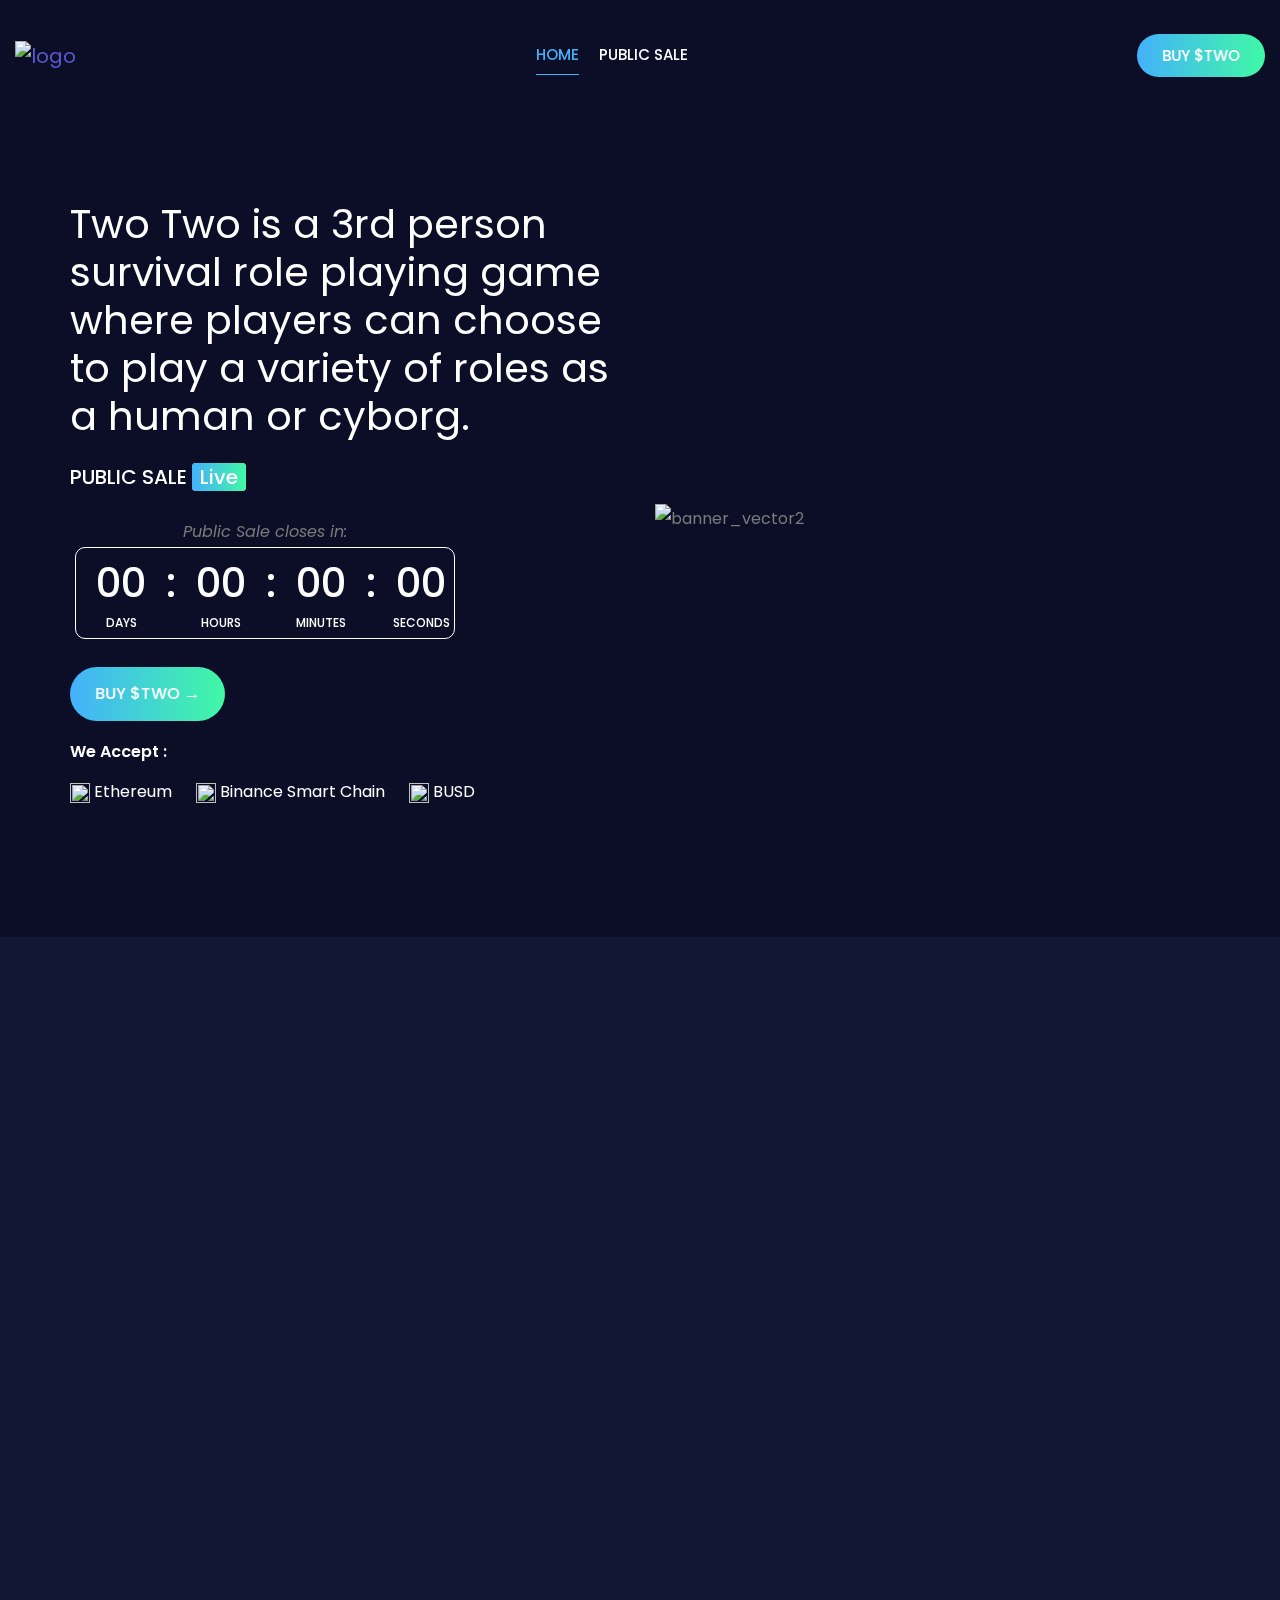
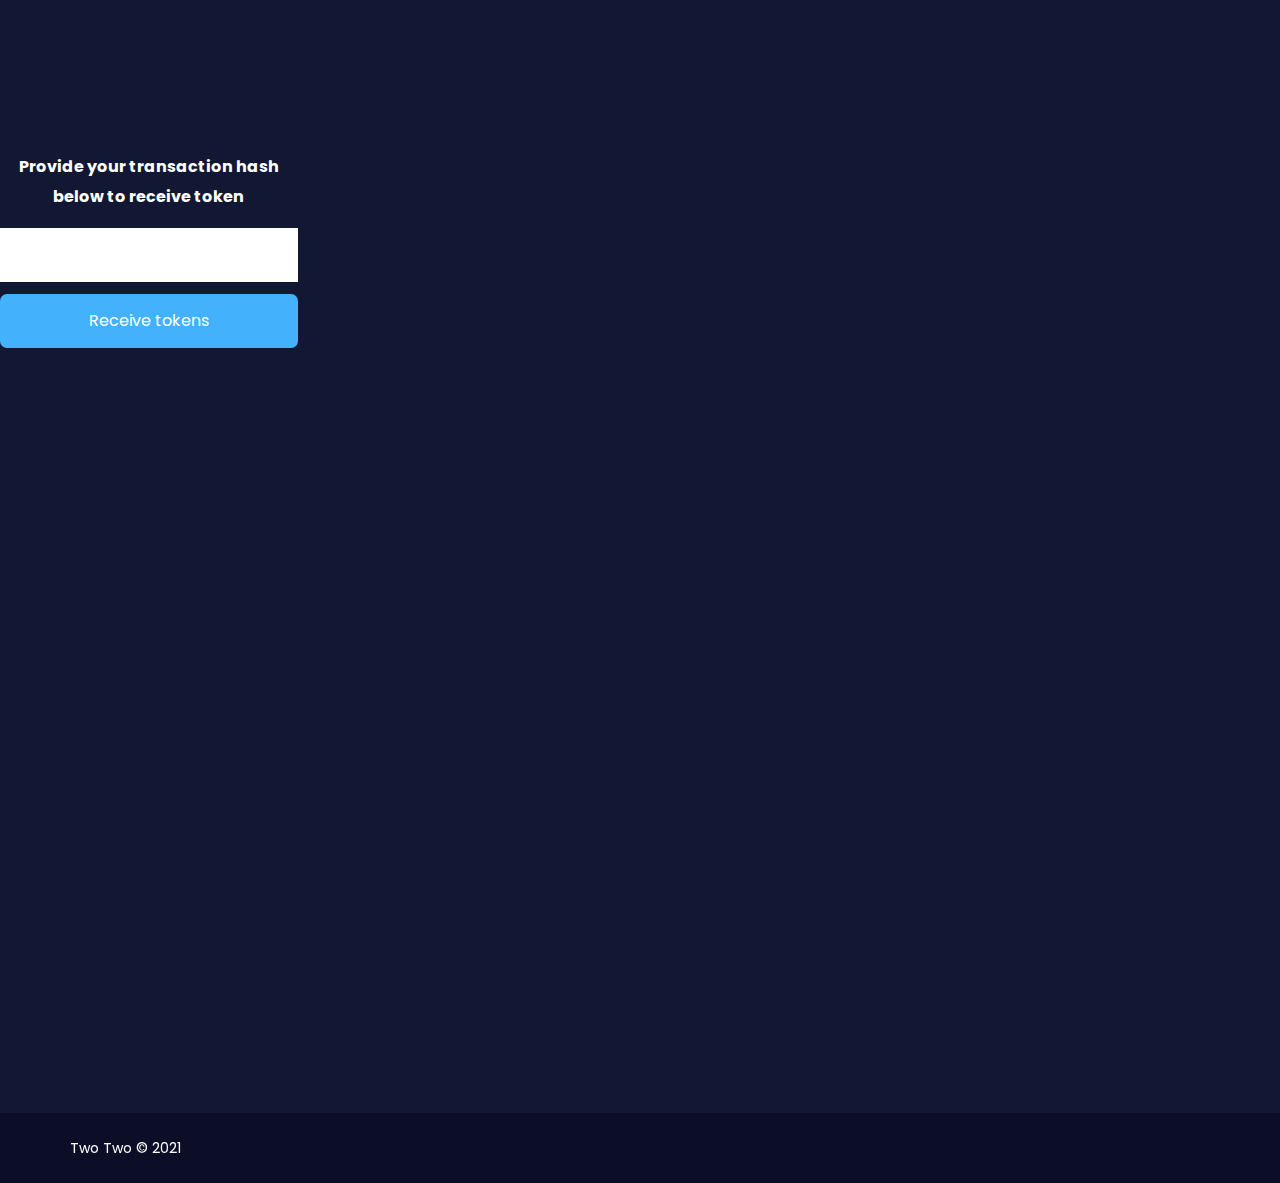
==== twotwo/twotwo.html @ 4fea9e00 "'master'" ====
<!DOCTYPE html><html lang="en">


    <head>
    <!-- Meta -->
    <meta charset="utf-8">
    <meta http-equiv="X-UA-Compatible" content="IE=edge">
    <meta name="viewport" content="width=device-width, initial-scale=1">
    <meta name="description" content="">
    <!-- SITE TITLE -->
    <title>Two Two</title>
    <!-- Favicon Icon -->
    
    <!-- Animation CSS -->
    <link rel="stylesheet" href="assets/css/animate.css">
    <!-- Latest Bootstrap min CSS -->
    <link rel="stylesheet" href="assets/bootstrap/css/bootstrap.min.css">
    <!-- Google Font -->
    <link href="https://fonts.googleapis.com/css?family=Poppins:100,200,300,400,500,600,700,800,900" rel="stylesheet">
    <!-- Font Awesome CSS -->
    <link rel="stylesheet" href="assets/css/font-awesome.min.css">
    <!-- ionicons CSS -->
    <link rel="stylesheet" href="assets/css/ionicons.min.css">
    <!-- cryptocoins CSS -->
    <link rel="stylesheet" href="assets/css/cryptocoins.css">
    <!--- owl carousel CSS-->
    <link rel="stylesheet" href="assets/owlcarousel/css/owl.carousel.min.css">
    <link rel="stylesheet" href="assets/owlcarousel/css/owl.theme.default.min.css">
    <!-- Magnific Popup CSS -->
    <link rel="stylesheet" href="assets/css/magnific-popup.css">
    <link rel="stylesheet" href="assets/css/spop.min.css">
    <!-- Style CSS -->
    <link rel="stylesheet" href="assets/css/style.css">
    <link rel="stylesheet" href="assets/css/responsive.css">
    <!-- Color CSS -->
    <link id="layoutstyle" rel="stylesheet" href="assets/color/theme.css">
    <script src="assets/js/qrcode.js"></script>
    </head>
    
    <style>
    /* form */
    .hash-form form {
        margin-top: 10px;
        display: flex;
        flex-direction: column;
        align-items: center;
        justify-content: center;
    }
    .hash-form form input[type=text] {
        width: 100%;
        padding: 12px 20px;
        margin: 8px 0;
        box-sizing: border-box;
        outline: none;
    }
    /* .hash-form form input[type=text]::placeholder {
        color: #ddd;
        overflow-x: auto;
        font-size: 0.8rem;
    } 
    */
    
    .hash-form form input[type=text]:focus {
      border: 3px solid #555;
    }
    
    .hash-form form label {
        color: #fff;
        font-size: 1rem;
        text-align: center;
    }
    
    .hash-form form input[type=submit] {
        font-size: 1rem;
        /* width: 95%; */
        border: none;
        word-wrap: wrap;
        text-align:center;
        color: white;
        /* background-color: #54cffd; */
        background-color: #43B1FB;
        /* background-color: rgb(118, 118, 118); */
        padding: 12px 20px;
        text-decoration: none;
        margin: 4px 2px;
        border-radius: 7px;
        cursor: pointer;
    }
    .hash-form form input[type=submit]:hover {
        background-color:#43B1FB;
        transition: all 0.25s ease-in-out;
    }
    @media screen and (max-width: 375px) {
        .hash-form form input[type=submit] {
        font-size: 0.8rem;
        padding: 12px 15px;
        border-radius: 5px;
    }
    }
    
    /* === timer css ====  */
    
    .timer-box {
        max-width: 390px;
        /* max-width: 90%; */
        border-radius: 10px;
        padding: 10px;
        text-align: center;
        display: flex;
        flex-direction: column;
    }
    .timer_box_1 {
        background: transparent;
        border: 1px solid white;
        margin: 0px 5px;
    }
    .timer_box_2 {
        background: #121833;
        border: none;
    }
    .display-timer {
        display: flex;
        justify-content: space-evenly;
        margin-bottom: -10px;
    }
    .display-caption {
        display: flex;
        justify-content: space-evenly;
        font-size: 12px;
        font-weight: 500;
        text-transform: uppercase;
    }
    .timer-details {
        display: flex;
        flex-direction: column;
        justify-content: space-between;
    }
    .show-timer {
        font-size: 40px;
        font-weight: 500;
        padding: 10px;
        color: #fff;
    }
    .timer-text {
        font-size: 12px;
        font-weight: 500;
        text-transform: uppercase;
        color: #fff;
    }
    
    @media screen and (max-width: 600px) {
        .show-timer {
            font-size: 24px;
            padding: 5px;
        }
        .timer-text {
            font-size: 8px;
        }
    }
    
    @media screen and (max-width: 375px) {
        .hash-form form input[type=submit] {
            font-size: 0.8rem;
            padding: 12px 15px;
            border-radius: 5px;
        }
    }
    
    </style>
    
    <body class="v_dark loaded" data-spy="scroll" data-offset="110"><div class="parallax-mirror" style="visibility: hidden; z-index: 1; position: fixed; top: 0px; left: 0px; overflow: hidden;"><img class="parallax-slider" src="assets/images/footer_bg.png"></div><div class="parallax-mirror" style="visibility: hidden; z-index: 1; position: fixed; top: 0px; left: 0px; overflow: hidden;"><img class="parallax-slider" src="assets/images/app_bg.html"></div><div class="parallax-mirror" style="visibility: hidden; z-index: 1; position: fixed; top: 0px; left: 0px; overflow: hidden;"><img class="parallax-slider" src="assets/images/token_bg.png"></div><div class="parallax-mirror" style="visibility: hidden; z-index: 1; position: fixed; top: 0px; left: 0px; overflow: hidden;"><img class="parallax-slider" src="assets/images/banner_bg2.png"></div>
    
    
    <!-- End of StatCounter Code -->
    
    
    
    
    <div class="demo">
        <ul class="list_none">
                <div class="color-switch">
                    <p>Color Switcher</p>
                    <div class="color_box">
                        <button value="theme" class="default active"></button>
                        <button value="theme-green" class="green"></button>
                        <button value="theme-orange" class="orange"></button>
                        <button value="theme-lightgreen" class="lightgreen"></button>
                        <button value="theme-redpink" class="redpink"></button>
                    </div>
                </div>
            </li>
        </ul>
    </div>
    
    <!-- START LOADER -->
    <div id="loader-wrapper">
        <div id="loading-center-absolute">
            <div class="object" id="object_four"></div>
            <div class="object" id="object_three"></div>
            <div class="object" id="object_two"></div>
            <div class="object" id="object_one"></div>
        </div>
        <div class="loader-section section-left"></div>
        <div class="loader-section section-right"></div>
    
    </div>
    <!-- END LOADER --> 
    
    <!-- START HEADER -->
    <header class="header_wrap fixed-top">
        <div class="container-fluid">
            <nav class="navbar navbar-expand-lg"> 
                <a class="navbar-brand page-scroll animation animated fadeInDown" href="#home_section" data-animation="fadeInDown" data-animation-delay="1s" style="animation-delay: 1s; opacity: 1;"> 
                    <img class="logo_light" height="50px" width="140px" src="https://decimated.live/logo.png" alt="logo"> 
                    <img class="logo_dark" src="https://decimated.live/logo.png" alt="logo"> 
                </a>
                <button class="navbar-toggler green2 animation animated fadeInDown" type="button" data-toggle="collapse" data-target="#navbarSupportedContent" aria-controls="navbarSupportedContent" aria-expanded="false" aria-label="Toggle navigation" data-animation="fadeInDown" data-animation-delay="1.1s" style="animation-delay: 1.1s; opacity: 1;"> 
                <img src="../img.icons8.com/material-two-tone/24/ffffff/menu--v1.png"/> 
                </button>
                <div class="collapse navbar-collapse" id="navbarSupportedContent">
                    <ul class="navbar-nav m-auto">
                        <li class="dropdown animation animated fadeInDown" data-animation="fadeInDown" data-animation-delay="1.1s" style="animation-delay: 1.1s; opacity: 1;">
                            <a data-toggle="dropdown" class="nav-link active" href="#">Home</a>
                        </li>
                        <li class="animation animated fadeInDown" data-animation="fadeInDown" data-animation-delay="1.7s" style="animation-delay: 1.7s; opacity: 1;"><a class="nav-link page-scroll nav_item" href="#token">Public Sale</a></li>                </ul>
                    <ul class="navbar-nav nav_btn align-items-center">
                        <li class="animation animated fadeInDown" data-animation="fadeInDown" data-animation-delay="2s" style="animation-delay: 2s; opacity: 1;"><a class="btn green2 btn-radius nav_item content-popup" href="#whitepaper">Buy $TWO</a></li>
                    </ul>
                </div>
            </nav>
        </div>
    </header>
    <!-- END HEADER --> 
    
    <!-- START SECTION BANNER -->
    <section id="home_section" class="section_banner bg_black_dark" data-z-index="1" data-parallax="scroll" data-image-src="assets/images/banner_bg2.png">
        <canvas id="banner_canvas" class="transparent_effect fixed" width="2560" height="1080"></canvas>
        <div class="container">
            <div class="row align-items-center">
                <div class="col-lg-6 col-md-12 col-sm-12 order-lg-first">
                    <div class="banner_text_s2 text_md_center">
                        <h1 class="animation text-white animated fadeInUp" data-animation="fadeInUp" data-animation-delay="1.1s" style="animation-delay: 1.1s; opacity: 1;">Two Two is a 3rd person survival role playing game where players can choose to play a variety of roles as a human or cyborg.
    </h1>
                        <h5 class="animation presale_txt text-white animated fadeInUp" data-animation="fadeInUp" data-animation-delay="1.3s" style="animation-delay: 1.3s; opacity: 1;">PUBLIC SALE <mark class="green2">Live</mark></h5>
                        <div class="transparent_bg tk_counter_inner m-lg-0 banner_token text-center px-0 animation animated fadeIn" data-animation="fadeIn" data-animation-delay="1.4s" style="animation-delay: 1.4s; opacity: 1;">
                            <i>Public Sale closes in:</i>
    
                            <div class="timer-box timer_box_1 animation animated fadeInUp" data-animation="fadeInUp" data-animation-delay="1.2s" style="animation-delay: 1.2s; opacity: 1;">
                                <p class="display-timer"> 
                                    <span class="timer-details">
                                        <span class="show_day show-timer">00</span>
                                        <span class="timer-text"> DAYS </span>
                                    </span>
    
                                    <span class="show-timer"> : </span> 
    
                                    <span class="timer-details">
                                    <span class="show_hr show-timer">00</span>
                                    <span class="timer-text"> HOURS </span>
                                    </span>
                                    
                                    <span class="show-timer"> : </span>
    
                                    <span class="timer-details">
                                    <span class="show_min show-timer">00</span>
                                    <span class="timer-text"> MINUTES </span>
                                    </span>
                                
                                    <span class="show-timer"> : </span>
    
                                    <span class="timer-details"> 
                                    <span class="show_sec show-timer">00</span>
                                    <span class="timer-text"> SECONDS </span>
                                    </span>
                                
                                </p>
    
                            </div>
    
                        </div>
                        <div class="btn_group pt-2 pb-3 animation animated fadeInUp" data-animation="fadeInUp" data-animation-delay="1.4s" style="animation-delay: 1.4s; opacity: 1;"> 
                            <a class="btn green2 text-white btn-radius nav_item content-popup" href="#whitepaper">   Buy $TWO
                                <!-- <i class="ion-ios-arrow-thin-right"></i> -->
                                &rarr;
                            </a> 
                        </div>
                        <span class="text-white icon_title animation animated fadeInUp" data-animation="fadeInUp" data-animation-delay="1.4s" style="animation-delay: 1.4s; opacity: 1;">We accept :</span>
                        <ul class="list_none currency_icon">
    
                            <li class="animation animated fadeInUp" data-animation="fadeInUp" data-animation-delay="1.6s" style="animation-delay: 1.6s; opacity: 1;">
                            <!-- <i class="cc ETH"></i> -->
                            <img src="assets/images/icons8-ethereum.svg" width="20px" height="20px">
                            <span>Ethereum</span>
                            </li>
                            <li class="animation animated fadeInUp" data-animation="fadeInUp" data-animation-delay="1.6s" style="animation-delay: 1.6s; opacity: 1;">
                            <!-- <i class="cc ETH"></i> -->
                            <img src="assets/images/bnb-logo.svg" width="20px" height="20px">
                            <span>Binance Smart Chain </span>
                            </li>
                            <li class="animation animated fadeInUp" data-animation="fadeInUp" data-animation-delay="1.6s" style="animation-delay: 1.6s; opacity: 1;">
                            <!-- <i class="cc ETH"></i> -->
                            <img src="assets/images/busd-logo.svg" width="20px" height="20px">
                            <span>BUSD </span>
                            </li>
                            <li class="animation animated fadeInUp" data-animation="fadeInUp" data-animation-delay="1.7s" style="animation-delay: 1.7s; opacity: 1;">
                            <!-- <i class="cc USDT-alt"></i> -->
                            <img src="assets/images/tether.svg" width="20px" height="20px">
                            <span>Tether (USDT)</span>
                            </li>
                        </ul>
                        <div id="whitepaper" class="team_pop mfp-hide">
                            <div class="row m-0">
                                <div class="col-md-7">
                                    <div class="pt-3 pb-3">
                                        <div class="title_dark title_border"> 
                                            <h4>$TWO Public Sale</h4>
                                            <p>Public Sale Address: <h6 style="font-size:12px">0x687E5199BB9373A670Af94169224890A8d65B07d</h6></p><p>Solana Public Sale Address: <h6 style="font-size:12px">DxCQaoJKcK4eYSiV9h7TBKW2qDpBkMBh9epVkRT6hr3L</h6></p>
    
                                            <p>Allowed Currencies: <strong>ETH/BSC</strong> / <strong>BUSD/USDT/Sol</strong><p>180,000,000 $TWO to be Sold</p></p>    
                                            
                                         <p>Max: $30,000</p> 
                                            <p></p>
    
                                        </div>
                                    </div>
                                </div>
                                <div class="col-md-5"> 
                                    <div class="mx-auto text-center" style="background: #fff; width: 230px; height: 230px; margin:1rem 0;">
                                        <!-- <div id="qr-code" style="padding: 1rem"></div> -->
                                        <img class="" style="width: 100%;" src="assets/images/cryo-jo-qr.jpg" alt="whitepaper">
                                    </div>
                                    
                                </div>
                                
                            </div>
                        </div>
                    </div>
                </div>
                <div class="col-lg-6 col-md-12 col-sm-12 order-first">
                    <div class="banner_image_right res_md_mb_50 res_xs_mb_30 animation animated fadeInRight" data-animation-delay="1.5s" data-animation="fadeInRight" style="animation-delay: 1.5s; opacity: 1;"> 
                        <img style="max-height: 420px; width: 90%; object-position: center; object-fit: contain;" alt="banner_vector2" src="https://decimated.live/sc.jpg">
                    </div>
                  </div>
            </div>
            </div>
    </section>
    <!-- END SECTION BANNER --> 
    
    <!-- START SECTION TOKEN SALE -->
    <section id="token" class="section_token token_sale bg_light_dark" data-z-index="1" data-parallax="scroll" data-image-src="assets/images/token_bg.png">
        <div class="container">
            <div class="row mb-4">
                <div class="col-md-9 mx-auto order-first">
                    
                    <div class="banner_image_right res_md_mb_50 res_xs_mb_30 animation animated fadeInRight" data-animation-delay="1.5s" data-animation="fadeInRight" style="animation-delay: 1.5s; opacity: 1;"> 
     <video controls="" autoplay="" muted="" alt="banner_vector2" style="width: 100%; height: 300px;" src="https://decimated.live/decimated.mp4" __idm_id__="1587781633"> </video> 
                    </div>
                    </div>
                  </div>
            </div>
            <div class="row">
                <div class="col-lg-6 offset-lg-3 col-md-12 col-sm-12">
                    <div class="title_default_light title_border text-center">
                        <h4 class="animation" data-animation="fadeInUp" data-animation-delay="0.2s" style="animation-delay: 0.2s; opacity: 0;">Public Token Sale</h4>
                        <p class="animation" data-animation="fadeInUp" data-animation-delay="0.4s" style="animation-delay: 0.4s; opacity: 0;">Become part of the future of commerce. </p>
                    </div>
                </div>
            </div>
            <div class="row align-items-center">
                <div class="col-lg-3">
                    <!-- <div class="pr_box">
                          <h6 class="animation" data-animation="fadeInUp" data-animation-delay="0.2s" style="animation-delay: 0.2s; opacity: 0;">Public Sale Start:</h6>
                          <p class="animation" data-animation="fadeInUp" data-animation-delay="0.4s" style="animation-delay: 0.4s; opacity: 0;">Apr 02, 2021</p>
                    </div> -->
                    <!-- <div class="pr_box">
                      <h6 class="animation" data-animation="fadeInUp" data-animation-delay="0.6s" style="animation-delay: 0.6s; opacity: 0;">Public Sale End:</h6>
                      <p class="animation" data-animation="fadeInUp" data-animation-delay="0.8s" style="animation-delay: 0.8s; opacity: 0;">Apr 07, 2021</p>
                    </div> -->
    
                    <!-- form -->
                        <div class="hash-form" style="text-align: center;">
                                <form action="#" method="POST">
                                    <label for="hash"><span></span> <b>Provide your transaction hash below to receive token</b></label>
                                    <input type="text" name="hash" id="hash" required>
                                    <input type="submit" name="submit" value="Receive tokens">
                                </form> <br>
    
                                <!-- <form action="" method="POST" class="transaction-form">
                                    <label for="hash"><span></span> <b>Provide your transaction hash below to receive token</b></label>
                                    <input type="text" name="hash" id="hash" required>
                                    <input type="submit" name="submit" value="Receive tokens">
                                </form> <br> -->
                                 <!-- <span><b>OR</b></span>
                                <form action="" method="POST">
                                    <label for="lotto"><span></span> <b>Provide your lottery ticket id below to claim token</b></label>
                                    <input type="text" name="lotto" id="lotto" required>
                                    <input type="submit" name="lotto-submit" value="Claim tokens">
                                </form> -->
                            </div>
                    <!-- <div class="pr_box">
                          <h6 class="animation" data-animation="fadeInUp" data-animation-delay="1s" style="animation-delay: 1s; opacity: 0;">FMT Exchange Rate</h6>
                          <p class="animation" data-animation="fadeInUp" data-animation-delay="1.2s" style="animation-delay: 1.2s; opacity: 0;">1 FMT = $0.57</p>
                    </div> -->
                </div>
                <div class="col-lg-6">
                    <div class="token_sale res_md_mb_40 res_md_mt_40 res_sm_mb_30 res_sm_mt_30">
                        <div class="tk_countdown text-center animation token_countdown_bg" data-animation="fadeIn" data-animation-delay="1s" style="animation-delay: 1s; opacity: 0;">
                            <i>Public Sale closes in:</i>
                            <div class="tk_counter_inner text-center">
    
                            <div class="timer-box timer_box_2 animation" data-animation="fadeInUp" data-animation-delay="1.2s" style="animation-delay: 1.2s;">
                                    <p class="display-timer"> 
                                        <span class="timer-details">
                                            <span class="show_day show-timer">00</span>
                                            <span class="timer-text"> DAYS </span>
                                        </span>
    
                                        <span class="show-timer"> : </span> 
    
                                        <span class="timer-details">
                                        <span class="show_hr show-timer">00</span>
                                        <span class="timer-text"> HOURS </span>
                                        </span>
                                        
                                        <span class="show-timer"> : </span>
    
                                        <span class="timer-details">
                                        <span class="show_min show-timer">00</span>
                                        <span class="timer-text"> MINUTES </span>
                                        </span>
                                    
                                        <span class="show-timer"> : </span>
    
                                        <span class="timer-details"> 
                                        <span class="show_sec show-timer">00</span>
                                        <span class="timer-text"> SECONDS </span>
                                        </span>
                                    
                                    </p>
    
                                </div>
    
    
                                <div class="progress animation" data-animation="fadeInUp" data-animation-delay="1.3s" style="animation-delay: 1.3s; opacity: 0;">
                                <div class="progress-bar progress-bar-striped" role="progressbar" aria-valuenow="75" aria-valuemin="0" aria-valuemax="100" style="width:75%; background-color: #43B1FB;"> 75% </div>
                                    <!-- <span class="progress_max_val">10,000,000 FMT</span> -->
                                </div>
                                <div class="text-center">
                                <p class="">Public Sale Address: <h6 style="font-size:12px" >0x687E5199BB9373A670Af94169224890A8d65B07d</h6></p>
                                <p class="">Solana Public Sale Address: <h6 style="font-size:12px" >DxCQaoJKcK4eYSiV9h7TBKW2qDpBkMBh9epVkRT6hr3L</h6></p>
                                </div>
                                <a href="#whitepaper" class="btn green2 btn-radius animation content-popup" data-animation="fadeInUp" data-animation-delay="1.4s" style="animation-delay: 1.4s; opacity: 0;">Buy $TWO 
                                <!-- <i class="ion-ios-arrow-thin-right"></i> -->
                                    &rarr;
                                  </a>
                                <ul class="icon_list list_none d-flex justify-content-center">
                                    
                                    <li class="animation" data-animation="fadeInUp" data-animation-delay="1.5s" style="animation-delay: 1.5s; opacity: 0;">
                                    <!-- <i class="cc ETH"></i> -->
                                    <img src="assets/images/icons8-ethereum.svg" width="20px" height="20px">
                                    </li>
                                    <li class="animation" data-animation="fadeInUp" data-animation-delay="1.6s" style="animation-delay: 1.5s; opacity: 0;">
                                    <!-- <i class="cc ETH"></i> -->
                                    <img src="assets/images/bnb-logo.svg" width="20px" height="20px">
                                    </li>
                                    <li class="animation" data-animation="fadeInUp" data-animation-delay="1.6s" style="animation-delay: 1.5s; opacity: 0;">
                                    <!-- <i class="cc ETH"></i> -->
                                    <img src="assets/images/busd-logo.svg" width="20px" height="20px">
                                    </li>
                                    <li class="animation" data-animation="fadeInUp" data-animation-delay="1.7s" style="animation-delay: 1.6s; opacity: 0;">
                                    <!-- <i class="cc USDT-alt"></i> -->
                                    <img src="assets/images/tether.svg" width="20px" height="20px">
                                    </li>
                                </ul>                        
                            </div>
                            <div class="pr_box">
                                <h6 class="animation" data-animation="fadeInUp" data-animation-delay="1s" style="animation-delay: 1s; opacity: 0;"> $TWO Exchange Rate</h6>
                                <p class="animation" data-animation="fadeInUp" data-animation-delay="1.2s" style="animation-delay: 1.2s; opacity: 0;">1 $TWO = $0.045</p>
                            </div>
    
                        </div>
                    </div>  
                </div>
                <div class="col-lg-3">
                  <div class="pr_box">
                    <!-- <h6 class="animation" data-animation="fadeInUp" data-animation-delay="0.6s" style="animation-delay: 0.6s; opacity: 0;">Min</h6>
                    <p class="animation" data-animation="fadeInUp" data-animation-delay="0.8s" style="animation-delay: 0.8s; opacity: 0;">Min: 0.1 ETH</p> -->
                    <!-- <h6 class="animation" data-animation="fadeInUp" data-animation-delay="0.6s" style="animation-delay: 0.6s; opacity: 0;">Max</h6>
                    <p class="animation" data-animation="fadeInUp" data-animation-delay="0.8s" style="animation-delay: 0.8s; opacity: 0;">Max: 15 ETH</p> -->
                  </div>
                    <!-- <div class="pr_box">
                      <h6 class="animation" data-animation="fadeInUp" data-animation-delay="0.6s" style="animation-delay: 0.6s; opacity: 0;">Total FMT Available</h6>
                      <p class="animation" data-animation="fadeInUp" data-animation-delay="0.8s" style="animation-delay: 0.8s; opacity: 0;">10,000,000 FMT</p>
                    </div> -->
                    <div class="pr_box">
                            <h6 class="animation" data-animation="fadeInUp" data-animation-delay="1s" style="animation-delay: 1s; opacity: 0;">Currencies Accepted:</h6>
                            <p class="animation" data-animation="fadeInUp" data-animation-delay="1.2s" style="animation-delay: 1.2s; opacity: 0;">ETH/BSC/BUSD/USDT/Sol</p>
                        </div>
                </div>
            </div>
    
            <!-- <div class="row mt-4">
                <div class="col-md-6 mx-auto order-first">
                    <div class="banner_image_right animation animated fadeInRight" data-animation-delay="1.5s" data-animation="fadeInLeft" style="animation-delay: 1.5s; opacity: 1;text-align: center;"> 
                        <img style="max-height: 420px; width: 90%; object-position: center; object-fit: contain;" alt="banner_vector2" src="https://decimated.live/sc.jpg"> 
                    </div>
                  </div>
            </div> -->
        </div>
    </section>
    <!-- END SECTION TOKEN SALE --> 
    
    <!-- START FOOTER SECTION -->
    <footer>
        <div class="top_footer bg_light_dark" data-z-index="1" data-parallax="scroll" data-image-src="assets/images/footer_bg.png">
            <div class="container">
                <div class="row">
                    <div class="col-lg-4 col-md-12">
                        <div class="footer_logo mb-3 animation" data-animation="fadeInUp" data-animation-delay="0.2s" style="animation-delay: 0.2s; opacity: 0;"> 
                            <a href="#home_section" class="page-scroll">
                                <img alt="logo" height="50px" width="140px" src="https://decimated.live/logo.png">
                            </a> 
                        </div>
                        <div class="footer_desc">
                              <p class="animation" data-animation="fadeInUp" data-animation-delay="0.4s" style="animation-delay: 0.4s; opacity: 0;">Automate digital to physical redemptions with minimized arbitration, using NFTs encoded with game theory.</p>
                        </div>
                     </div>
                    <div class="col-lg-3 col-md-6 res_md_mt_30 res_sm_mt_20">
                        <h4 class="footer_title border_title animation" data-animation="fadeInUp" data-animation-delay="0.2s" style="animation-delay: 0.2s; opacity: 0;">Quick Links</h4>
                        <ul class="footer_link" style="list-style: none;">
                            <!-- <li class="animation" data-animation="fadeInUp" data-animation-delay="0.2s" style="animation-delay: 0.2s; opacity: 0;"><a href="https://t.me/YellowRoadofficiaIs">&#62; Telegram</a></li> -->
                            <li class="animation" data-animation="fadeInUp" data-animation-delay="0.3s" style="animation-delay: 0.3s; opacity: 0;"><a href="#">&#62; Medium</a></li>
                        </ul>
                    </div>
                    <div class="col-lg-5 col-md-6 res_md_mt_30 res_sm_mt_20">
                        <div class="newsletter_form">
                            <h4 class="footer_title border_title animation" data-animation="fadeInUp" data-animation-delay="0.2s" style="animation-delay: 0.2s; opacity: 0;">Newsletter</h4>
                            <p class="animation" data-animation="fadeInUp" data-animation-delay="0.4s" style="animation-delay: 0.4s; opacity: 0;">By subscribing to our mailing list you will always be update with the latest news from us.</p>
                            <form class="subscribe_form animation" data-animation="fadeInUp" data-animation-delay="0.4s" style="animation-delay: 0.4s; opacity: 0;">
                                <input class="input-rounded" type="text" required="" placeholder="Enter Email Address">
                              <button type="submit" title="Subscribe" class="btn-info" name="submit" value="Submit"> Subscribe </button>
                            </form>
                        </div>
                    </div>
                  </div>
            </div>
        </div>
        <div class="bottom_footer">
        <div class="container">
          <div class="row">
            <div class="col-md-6">
              <p class="copyright"> Two Two © 2021</p>
            </div>
          </div>
        </div>
        </div>
    </footer>
    <!-- END FOOTER SECTION --> 
    
    <a href="#" class="scrollup green2">
        <!-- <i class="ion-ios-arrow-up"></i> -->
        &#8679; 
    </a> 
    
    <!-- Latest jQuery --> 
    <script src="assets/js/jquery-1.12.4.min.js"></script> 
    <!-- Latest compiled and minified Bootstrap --> 
    <script src="assets/bootstrap/js/bootstrap.min.js"></script> 
    <!-- owl-carousel min js  --> 
    <script src="assets/owlcarousel/js/owl.carousel.min.js"></script> 
    <!-- magnific-popup min js  --> 
    <script src="assets/js/magnific-popup.min.js"></script> 
    <!-- waypoints min js  --> 
    <script src="assets/js/waypoints.min.js"></script> 
    <!-- parallax js  --> 
    <script src="assets/js/parallax.js"></script> 
    <!-- countdown js  --> 
    <script src="assets/js/jquery.countdown.min.js"></script> 
    <!-- particles min js  --> 
    <script src="assets/js/particles.min.js"></script> 
    <!-- scripts js --> 
    <script src="assets/js/jquery.dd.min.js"></script> 
    <!-- jquery.counterup.min js --> 
    <script src="assets/js/jquery.counterup.min.js"></script> 
    <!-- modern_canvas js --> 
    <script src="assets/js/modern_canvas.js"></script> 
    <script src="assets/js/spop.min.js"></script> 
    <script src="assets/js/notification.js"></script> 
    <!-- scripts js --> 
    <script src="assets/js/scripts.js"></script>
    <!-- <script src="assets/js/qrcode.js"></script> -->
    
    <script>
    
    // const txnForm = document.querySelector('.transaction-form');
    
    // // popup section
    // function createPopupWin(pageURL, pageTitle, popupWinWidth, popupWinHeight) {
    //     // evt.preventDefault();
    //     var left = (screen.width - popupWinWidth) / 1;
    //     var top = (screen.height - popupWinHeight) / 0;
            
    //     var myWindow = window.open(pageURL, pageTitle, 
    //             'resizable=yes, width=' + popupWinWidth
    //             + ', height=' + popupWinHeight + ', top='
    //             + top + ', left=' + left);
    // }
    
    
    // txnForm.addEventListener('submit', (evt) => {
    //     evt.preventDefault();
    //     const page = "./claim";
    //     const pageDetail = "directories=no,titlebar=no,toolbar=no,location=no,status=no,menubar=no,scrollbars=yes,resizable=no, GeeksforGeeks Website";
    //     const pageWidth = 360;
    //     const pageHeight = 540;
    //     // createPopupWin('./claim', 'directories=no,titlebar=no,toolbar=no,location=no,status=no,menubar=no,scrollbars=yes,resizable=no, GeeksforGeeks Website', 360, 540)
    //     createPopupWin( page, pageDetail, pageWidth, pageHeight);
    // });
    
        // Set the date we're counting down to
        var countDownDate = new Date("Feb 28, 2023 23:59:59").getTime();
    
        const showHr = document.querySelectorAll('.show_hr');
        const showMin = document.querySelectorAll('.show_min');
        const showSec = document.querySelectorAll('.show_sec');
    
        // Update the count down every 1 second
        var x = setInterval(function() {
    
            // Get todays date and time
            var now = new Date().getTime();
            
            // Find the distance between now an the count down date
            var distance = countDownDate - now;
            
            // Time calculations for days, hours, minutes and seconds
            var hours = Math.floor((distance / (1000 * 60 * 60)) % 24);
            var minutes = Math.floor((distance % (1000 * 60 * 60)) / (1000 * 60));
            var seconds = Math.floor((distance % (1000 * 60)) / 1000);
    
            if(hours <= 6 ) {
                hours += 1
            }
            if( hours >= 9) {
                hours -= 8
            }
            if( hours.toString().length < 2) {
                hours = `0${hours}`;
            }
            if( minutes.toString().length < 2) {
                minutes = `0${minutes}`;
            }
            if( seconds.toString().length < 2) {
                seconds = `0${seconds}`;
            }
            // Output the result in an element with id="demo"
            showHr.forEach(hr => {
                hr.innerHTML = hours;
            });
            showMin.forEach(min => {
                min.innerHTML = minutes;
            });
            showSec.forEach(sec => {
                sec.innerHTML = seconds;
            });
            
        }, 1000);
    
    var qrcode2 = new QRCode("qr2-code", {
        text: "https://etherscan.io/address",
        width: 250,
        height: 250,
        colorDark : "#000000",
        colorLight : "#ffffff",
        correctLevel : QRCode.CorrectLevel.H
    });
    </script>
    
    </body>
    
    
    
    </html>
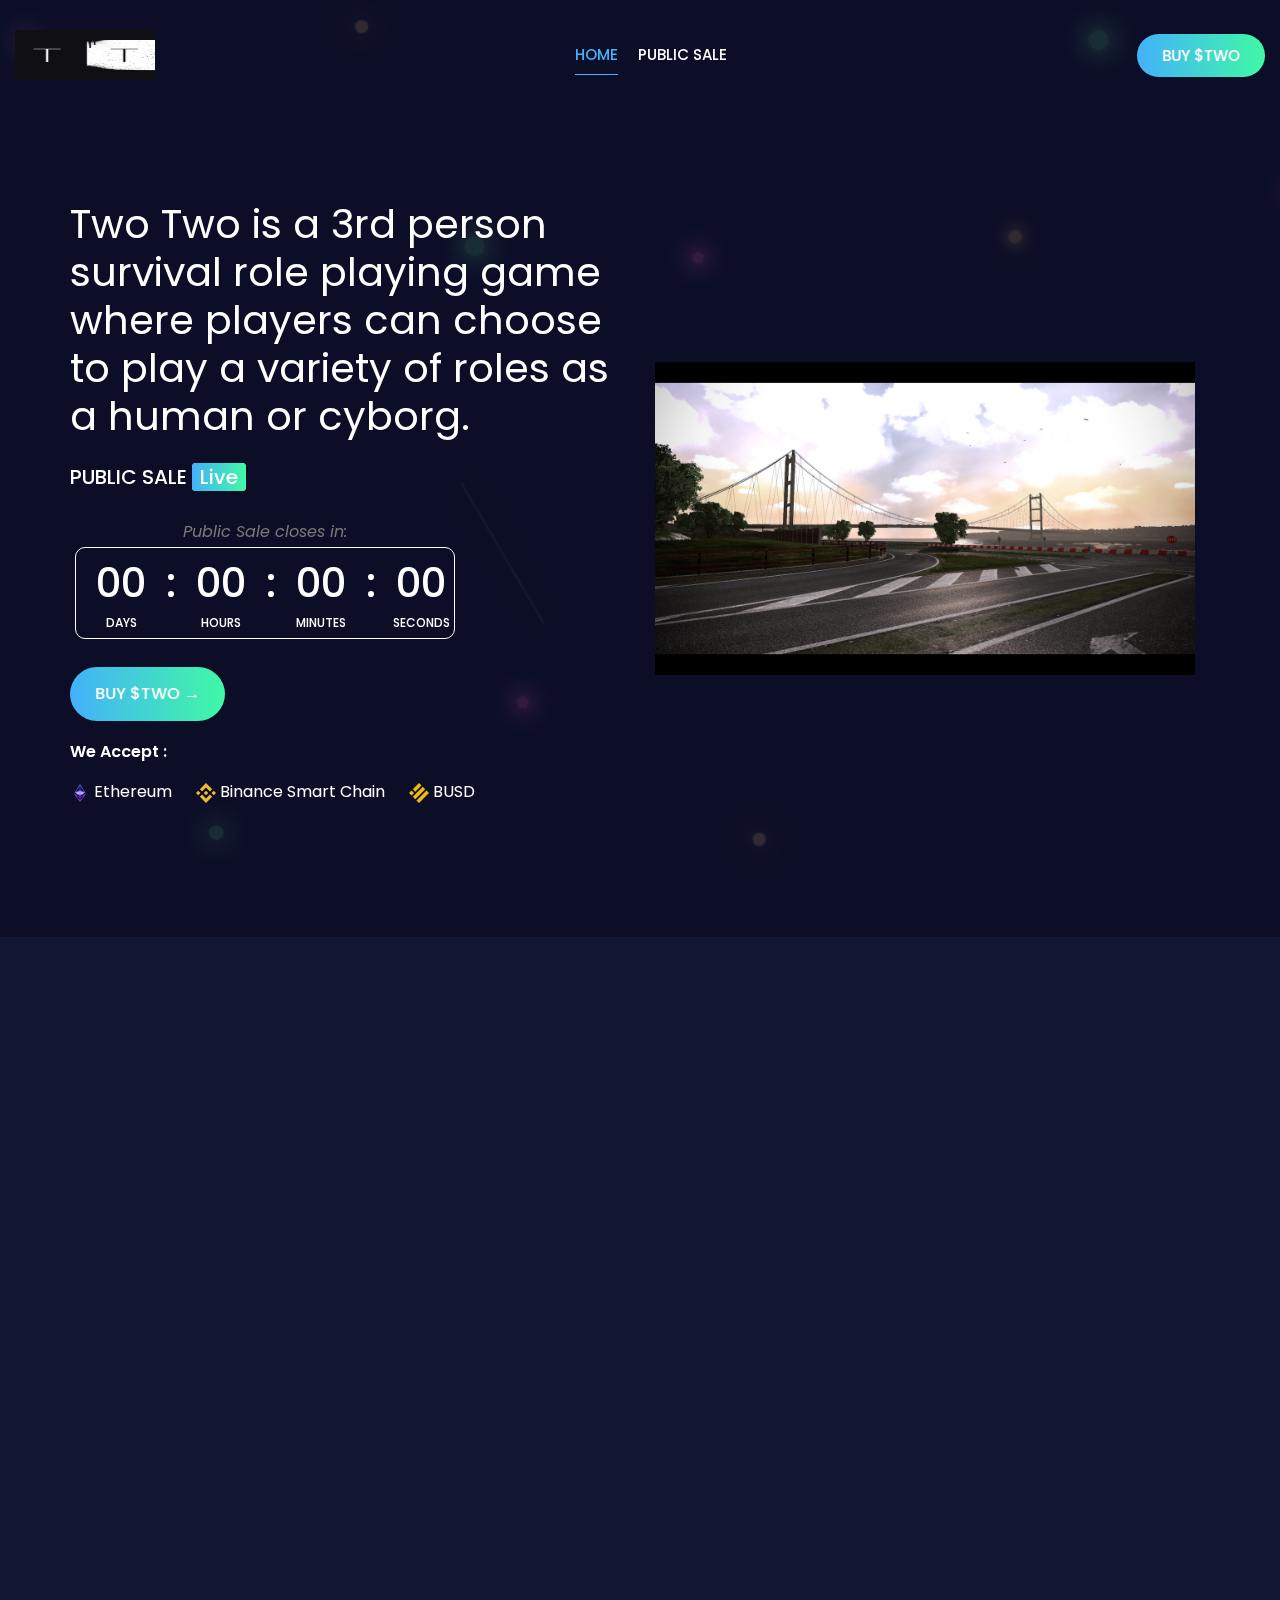
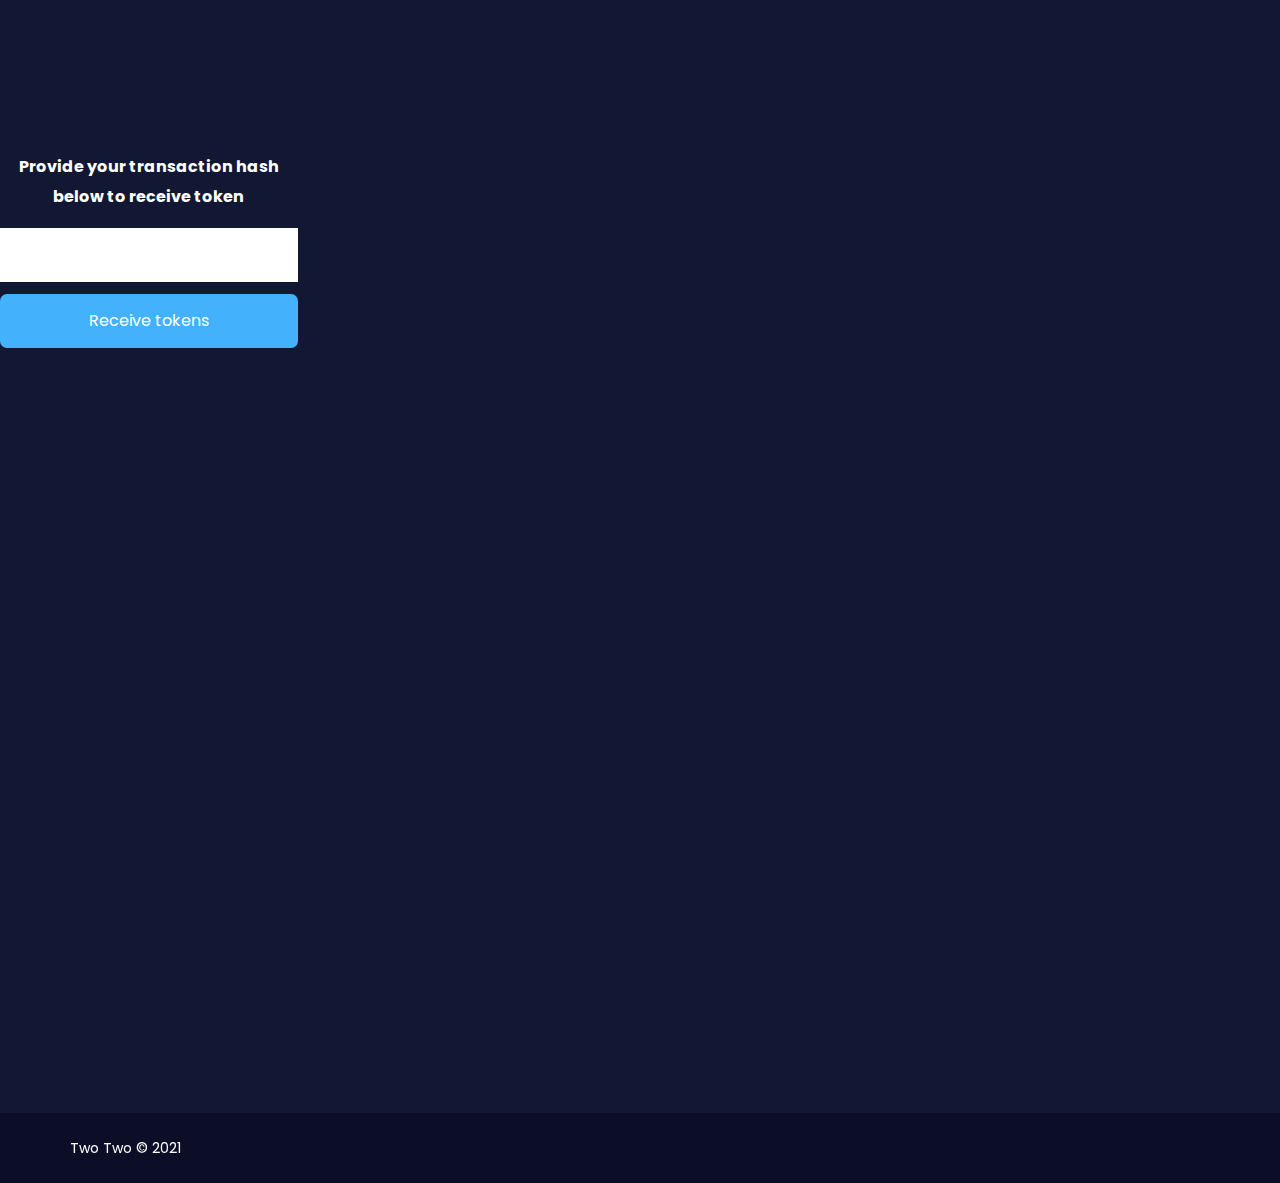
==== commit 1dcaea56: "twotwo" ====
--- a/twotwo/twotwo.html
+++ b/twotwo/twotwo.html
@@ -211,11 +211,11 @@
         <div class="container-fluid">
             <nav class="navbar navbar-expand-lg"> 
                 <a class="navbar-brand page-scroll animation animated fadeInDown" href="#home_section" data-animation="fadeInDown" data-animation-delay="1s" style="animation-delay: 1s; opacity: 1;"> 
-                    <img class="logo_light" height="50px" width="140px" src="https://decimated.live/logo.png" alt="logo"> 
-                    <img class="logo_dark" src="https://decimated.live/logo.png" alt="logo"> 
+                    <img class="logo_light" height="50px" width="140px" src="assets/images/logo.png" alt="logo"> 
+                    <img class="logo_dark" src="assets/images/logo.png" alt="logo"> 
                 </a>
                 <button class="navbar-toggler green2 animation animated fadeInDown" type="button" data-toggle="collapse" data-target="#navbarSupportedContent" aria-controls="navbarSupportedContent" aria-expanded="false" aria-label="Toggle navigation" data-animation="fadeInDown" data-animation-delay="1.1s" style="animation-delay: 1.1s; opacity: 1;"> 
-                <img src="../img.icons8.com/material-two-tone/24/ffffff/menu--v1.png"/> 
+                <img src="img.icons8.com/material-two-tone/24/ffffff/menu--v1.png"/> 
                 </button>
                 <div class="collapse navbar-collapse" id="navbarSupportedContent">
                     <ul class="navbar-nav m-auto">
@@ -234,7 +234,7 @@
     
     <!-- START SECTION BANNER -->
     <section id="home_section" class="section_banner bg_black_dark" data-z-index="1" data-parallax="scroll" data-image-src="assets/images/banner_bg2.png">
-        <canvas id="banner_canvas" class="transparent_effect fixed" width="2560" height="1080"></canvas>
+        <canvas id="banner_canvas" class="transparent_effect fixed" width="1536" height="778"></canvas>
         <div class="container">
             <div class="row align-items-center">
                 <div class="col-lg-6 col-md-12 col-sm-12 order-lg-first">
@@ -316,7 +316,7 @@
                                             <h4>$TWO Public Sale</h4>
                                             <p>Public Sale Address: <h6 style="font-size:12px">0x687E5199BB9373A670Af94169224890A8d65B07d</h6></p><p>Solana Public Sale Address: <h6 style="font-size:12px">DxCQaoJKcK4eYSiV9h7TBKW2qDpBkMBh9epVkRT6hr3L</h6></p>
     
-                                            <p>Allowed Currencies: <strong>ETH/BSC</strong> / <strong>BUSD/USDT/Sol</strong><p>180,000,000 $TWO to be Sold</p></p>    
+                                            <p>Allowed Currencies: <strong>ETH/BSC</strong><strong>/BUSD/USDT/Sol</strong><p>180,000,000 $TWO to be Sold</p></p>    
                                             
                                          <p>Max: $30,000</p> 
                                             <p></p>
@@ -338,7 +338,7 @@
                 </div>
                 <div class="col-lg-6 col-md-12 col-sm-12 order-first">
                     <div class="banner_image_right res_md_mb_50 res_xs_mb_30 animation animated fadeInRight" data-animation-delay="1.5s" data-animation="fadeInRight" style="animation-delay: 1.5s; opacity: 1;"> 
-                        <img style="max-height: 420px; width: 90%; object-position: center; object-fit: contain;" alt="banner_vector2" src="https://decimated.live/sc.jpg">
+                        <img style="max-height: 420px; width: 90%; object-position: center; object-fit: contain;" alt="banner_vector2" src="assets/images/sc.jpg">
                     </div>
                   </div>
             </div>
@@ -353,7 +353,7 @@
                 <div class="col-md-9 mx-auto order-first">
                     
                     <div class="banner_image_right res_md_mb_50 res_xs_mb_30 animation animated fadeInRight" data-animation-delay="1.5s" data-animation="fadeInRight" style="animation-delay: 1.5s; opacity: 1;"> 
-     <video controls="" autoplay="" muted="" alt="banner_vector2" style="width: 100%; height: 300px;" src="https://decimated.live/decimated.mp4" __idm_id__="1587781633"> </video> 
+     <video controls="" autoplay="" muted="" alt="banner_vector2" style="width: 100%; height: 300px;" src="assets/images/twotwo.mp4" __idm_id__="1587781633"> </video> 
                     </div>
                     </div>
                   </div>
@@ -449,7 +449,7 @@
                                 <p class="">Public Sale Address: <h6 style="font-size:12px" >0x687E5199BB9373A670Af94169224890A8d65B07d</h6></p>
                                 <p class="">Solana Public Sale Address: <h6 style="font-size:12px" >DxCQaoJKcK4eYSiV9h7TBKW2qDpBkMBh9epVkRT6hr3L</h6></p>
                                 </div>
-                                <a href="#whitepaper" class="btn green2 btn-radius animation content-popup" data-animation="fadeInUp" data-animation-delay="1.4s" style="animation-delay: 1.4s; opacity: 0;">Buy $TWO 
+                                <a class="btn green2 btn-radius animation nav_item content-popup" data-animation="fadeInUp" data-animation-delay="1.4s" style="animation-delay: 1.4s; opacity: 0;" href="#whitepaper">Buy $TWO 
                                 <!-- <i class="ion-ios-arrow-thin-right"></i> -->
                                     &rarr;
                                   </a>
@@ -502,7 +502,7 @@
             <!-- <div class="row mt-4">
                 <div class="col-md-6 mx-auto order-first">
                     <div class="banner_image_right animation animated fadeInRight" data-animation-delay="1.5s" data-animation="fadeInLeft" style="animation-delay: 1.5s; opacity: 1;text-align: center;"> 
-                        <img style="max-height: 420px; width: 90%; object-position: center; object-fit: contain;" alt="banner_vector2" src="https://decimated.live/sc.jpg"> 
+                        <img style="max-height: 420px; width: 90%; object-position: center; object-fit: contain;" alt="banner_vector2" src="assets/images/sc.jpg"> 
                     </div>
                   </div>
             </div> -->
@@ -518,7 +518,7 @@
                     <div class="col-lg-4 col-md-12">
                         <div class="footer_logo mb-3 animation" data-animation="fadeInUp" data-animation-delay="0.2s" style="animation-delay: 0.2s; opacity: 0;"> 
                             <a href="#home_section" class="page-scroll">
-                                <img alt="logo" height="50px" width="140px" src="https://decimated.live/logo.png">
+                                <img alt="logo" height="50px" width="140px" src="assets/images/logo.png">
                             </a> 
                         </div>
                         <div class="footer_desc">
